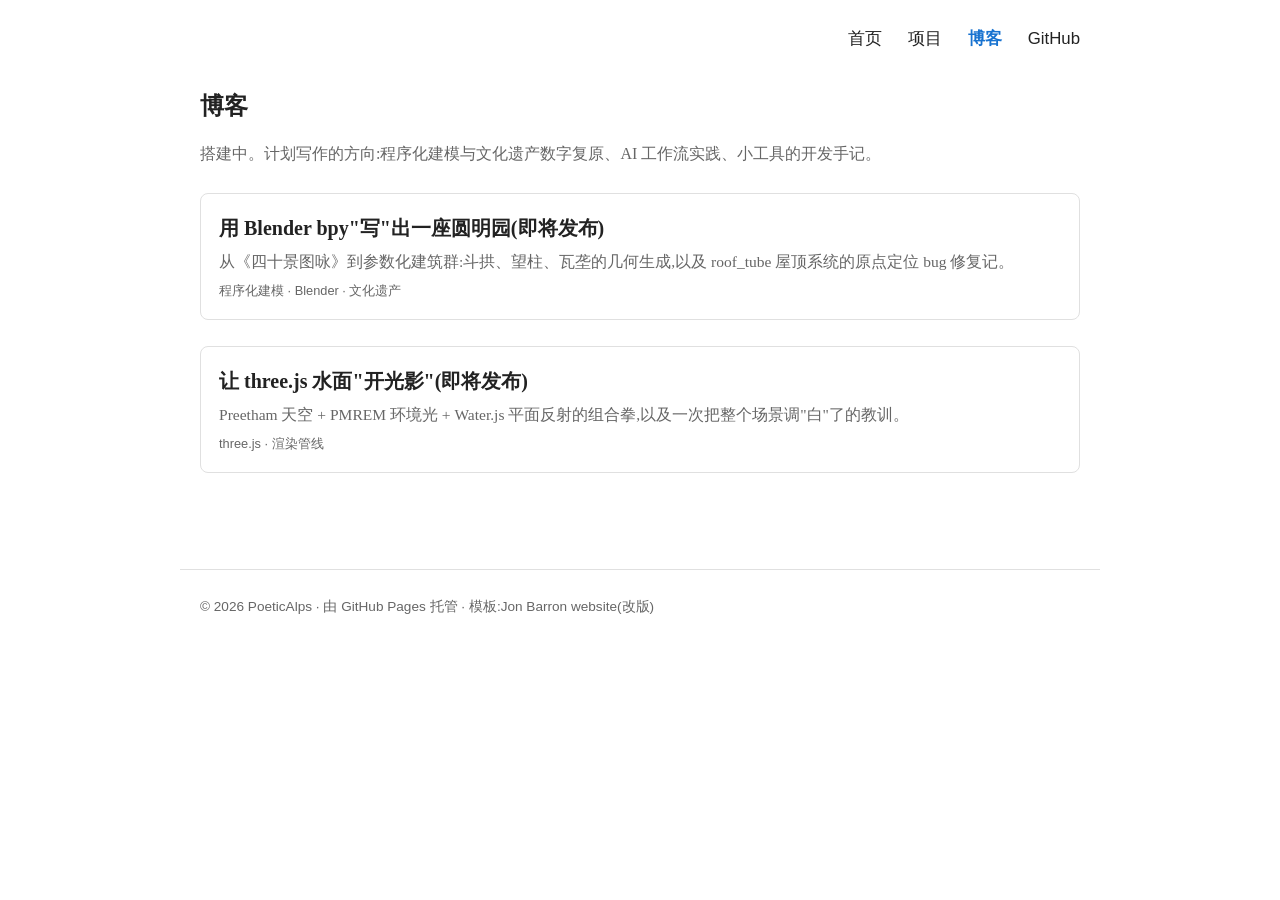
==== blog.html @ ad8b8c00 "init: 个人主页——首页/项目/博客(Jon Barron 模板中文化改版),重点作品:重生·圆明园 3D 数字复原" ====
<!DOCTYPE html>
<html lang="zh-CN">
<head>
<meta charset="UTF-8">
<meta name="viewport" content="width=device-width, initial-scale=1.0">
<title>博客 — PoeticAlps</title>
<link rel="stylesheet" href="css/main.css">
</head>
<body>
<nav>
  <a href="index.html">首页</a>
  <a href="projects.html">项目</a>
  <a class="current" href="blog.html">博客</a>
  <a href="https://github.com/PoeticAlps" target="_blank" rel="noopener">GitHub</a>
</nav>

<main>
  <h2 class="section" style="margin-top:0">博客</h2>
  <p class="muted">搭建中。计划写作的方向:程序化建模与文化遗产数字复原、AI 工作流实践、小工具的开发手记。</p>

  <div class="proj">
    <div class="body">
      <h3>用 Blender bpy"写"出一座圆明园(即将发布)</h3>
      <p class="muted">从《四十景图咏》到参数化建筑群:斗拱、望柱、瓦垄的几何生成,以及 roof_tube 屋顶系统的原点定位 bug 修复记。</p>
      <div class="tags">程序化建模 · Blender · 文化遗产</div>
    </div>
  </div>
  <div class="proj">
    <div class="body">
      <h3>让 three.js 水面"开光影"(即将发布)</h3>
      <p class="muted">Preetham 天空 + PMREM 环境光 + Water.js 平面反射的组合拳,以及一次把整个场景调"白"了的教训。</p>
      <div class="tags">three.js · 渲染管线</div>
    </div>
  </div>
</main>

<footer>
  © 2026 PoeticAlps · 由 GitHub Pages 托管 · 模板:Jon Barron website(改版)
</footer>
</body>
</html>
---- css/main.css ----
/* PoeticAlps.github.io — 基于 Jon Barron 学术主页模板风格的中文化改版 */
:root {
  --text: #222;
  --muted: #666;
  --link: #1772d0;
  --accent: #2f6f9f;
  --border: #e0e0e0;
}
* { box-sizing: border-box; }
html { font-size: 16px; }
body {
  margin: 0;
  font-family: "Source Serif 4", "Source Serif Pro", Georgia, "Songti SC", "SimSun", serif;
  color: var(--text);
  background: #fff;
  line-height: 1.6;
}
a { color: var(--link); text-decoration: none; }
a:hover { text-decoration: underline; }

/* 顶部导航 */
nav {
  max-width: 920px; margin: 0 auto; padding: 26px 20px 0;
  display: flex; justify-content: flex-end; gap: 26px;
  font-family: -apple-system, "PingFang SC", sans-serif; font-size: 1.05rem;
}
nav a { color: var(--text); }
nav a.current { color: var(--link); font-weight: 600; }

main { max-width: 920px; margin: 0 auto; padding: 34px 20px 70px; }

/* 个人信息区(Jon Barron 版式:左图右文,竖线) */
.profile { display: flex; gap: 28px; align-items: flex-start; }
.profile .photo {
  flex: 0 0 34%; max-width: 340px;
  border-radius: 4px; overflow: hidden;
}
.profile .photo img { width: 100%; display: block; }
.photo-placeholder {
  aspect-ratio: 4/4.6; background: #eef2f6; border: 1px dashed #c3cfda;
  display: flex; align-items: center; justify-content: center;
  color: #9aa9b8; font-size: .95rem;
  font-family: -apple-system, "PingFang SC", sans-serif;
}
.profile .info { flex: 1; border-left: 3px solid var(--accent); padding-left: 22px; }
.profile .name-zh { font-size: 2.5rem; font-weight: 700; line-height: 1.2; }
.profile .name-en { font-size: 1.15rem; color: var(--muted); margin-top: 2px; }
.contact { list-style: none; margin: 18px 0 0; padding: 0; }
.contact li { margin: 7px 0; font-size: .98rem; }
.contact .ico { display: inline-block; width: 22px; color: var(--accent); }

h2.section {
  font-size: 1.5rem; margin: 46px 0 14px;
  font-weight: 700;
}
.muted { color: var(--muted); }
.small { font-size: .9rem; }

/* News 时间线 */
.news { list-style: none; padding: 0; margin: 0; font-size: .97rem; }
.news li { margin: 6px 0; }
.news .date { color: var(--muted); font-family: -apple-system, sans-serif; font-size: .88rem; margin-right: 8px; }

/* 大图与说明 */
.hero img { width: 100%; display: block; border-radius: 4px; }
.hero figcaption { font-size: .92rem; color: var(--muted); margin-top: 8px; }

/* 项目卡片 */
.proj {
  display: flex; gap: 20px; margin: 26px 0;
  border: 1px solid var(--border); border-radius: 8px; padding: 18px;
}
.proj .thumb { flex: 0 0 300px; }
.proj .thumb img { width: 100%; border-radius: 4px; display: block; }
.proj .body h3 { margin: 0 0 6px; font-size: 1.25rem; }
.proj .body p { margin: 6px 0; font-size: .97rem; }
.proj .links a { margin-right: 14px; }
.tags { font-family: -apple-system, "PingFang SC", sans-serif; font-size: .8rem; color: var(--muted); }

footer {
  max-width: 920px; margin: 0 auto; padding: 26px 20px 46px;
  color: var(--muted); font-size: .85rem;
  border-top: 1px solid var(--border);
  font-family: -apple-system, "PingFang SC", sans-serif;
}

@media (max-width: 760px) {
  .profile { flex-direction: column; }
  .profile .photo { max-width: 70%; }
  .proj { flex-direction: column; }
  .proj .thumb { flex: none; }
  nav { justify-content: center; }
}
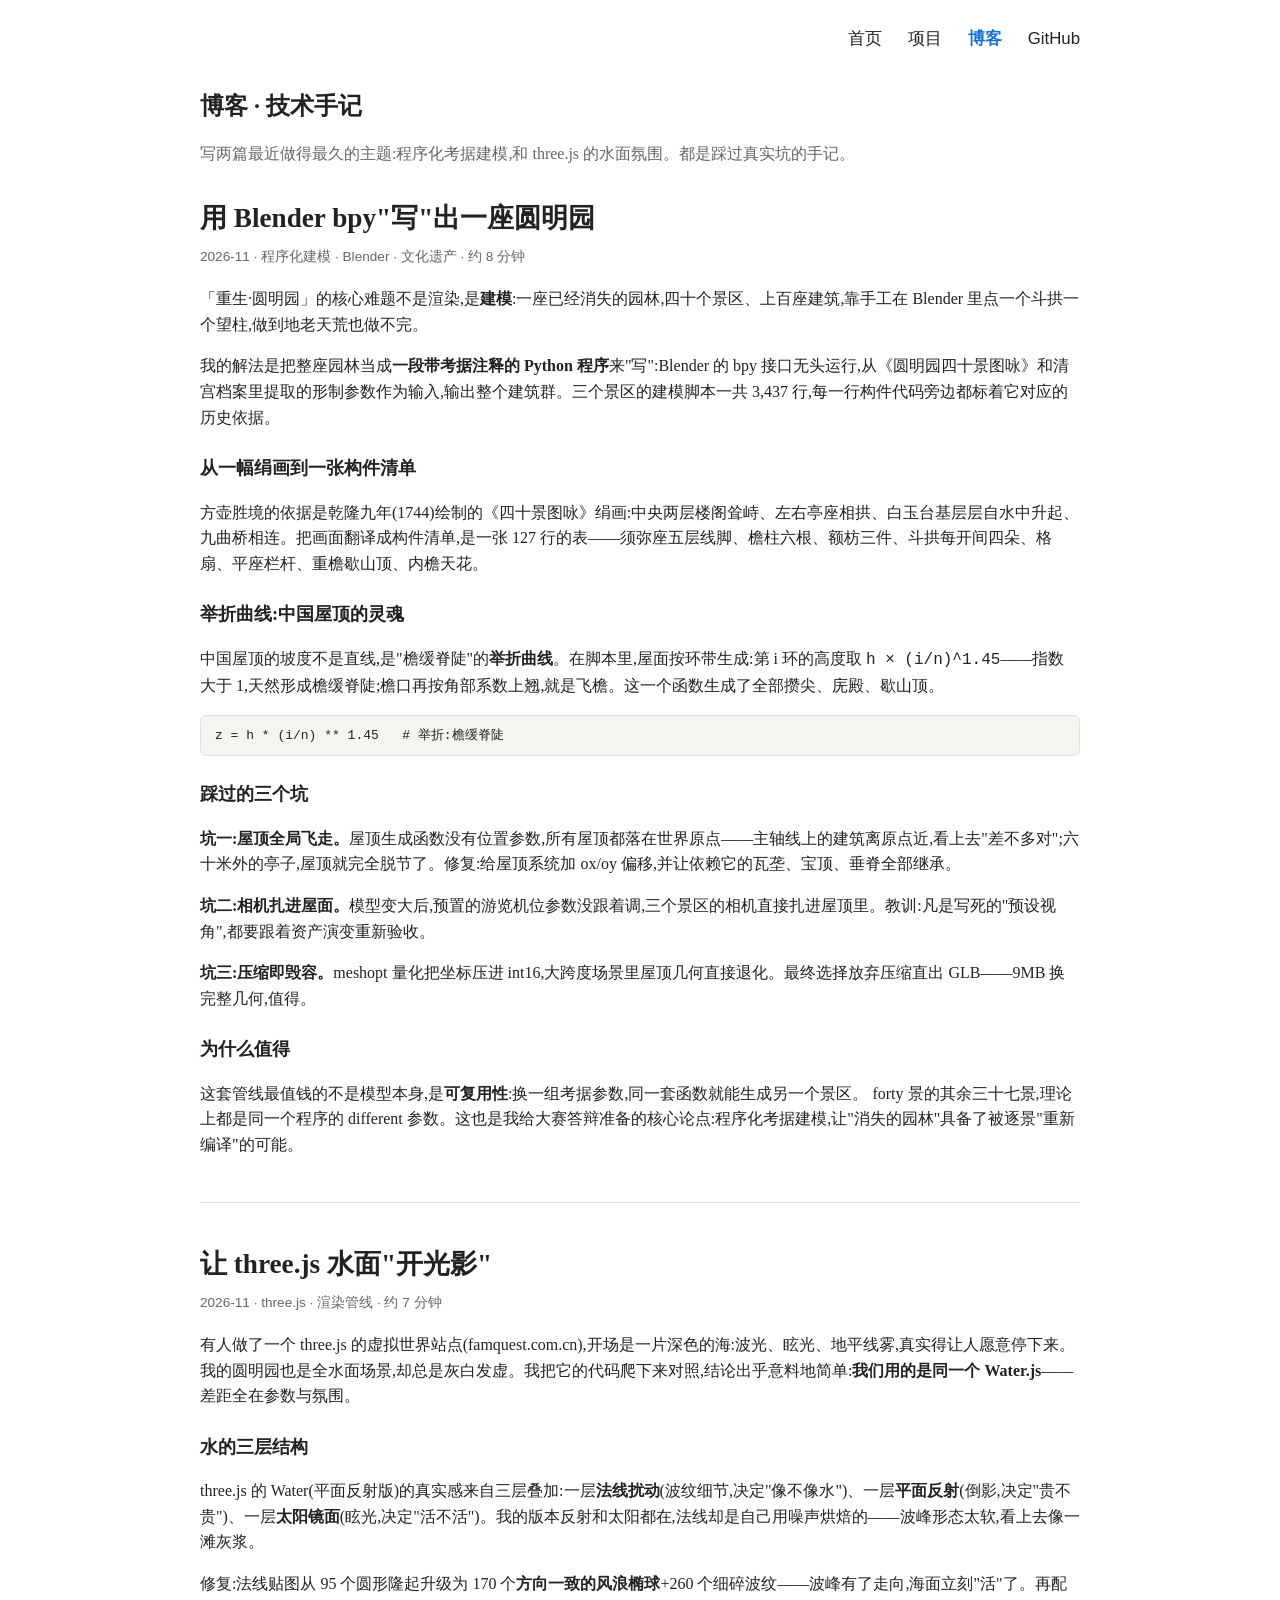
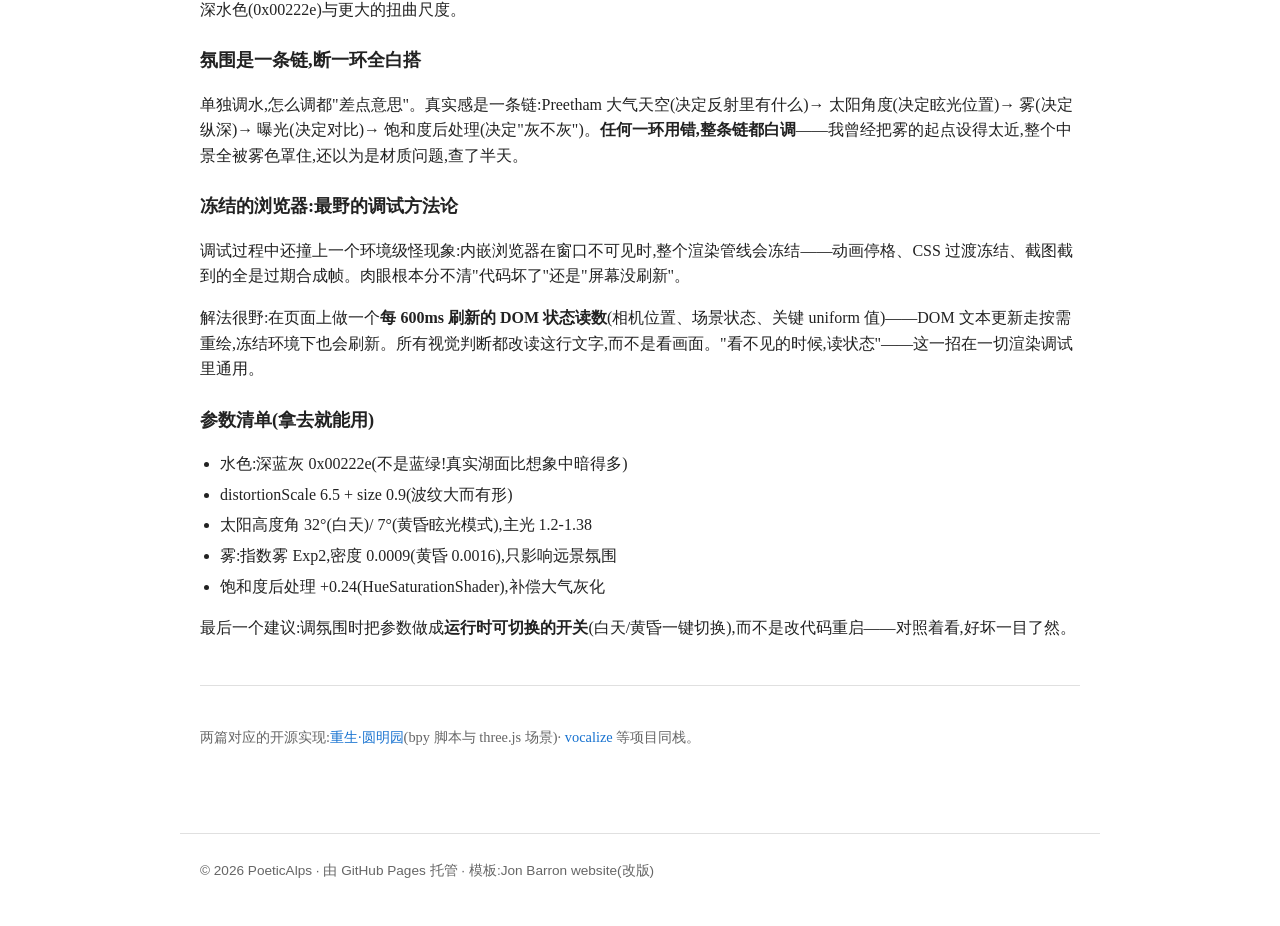
==== commit d4c555c5: "blog: 两篇技术手记正式发布——bpy 程序化考据建模 / three.js 水面氛围管线,含踩坑与参数清单" ====
--- a/blog.html
+++ b/blog.html
@@ -15,23 +15,66 @@
 </nav>
 
 <main>
-  <h2 class="section" style="margin-top:0">博客</h2>
-  <p class="muted">搭建中。计划写作的方向:程序化建模与文化遗产数字复原、AI 工作流实践、小工具的开发手记。</p>
+  <h2 class="section" style="margin-top:0">博客 · 技术手记</h2>
+  <p class="muted">写两篇最近做得最久的主题:程序化考据建模,和 three.js 的水面氛围。都是踩过真实坑的手记。</p>
 
-  <div class="proj">
-    <div class="body">
-      <h3>用 Blender bpy"写"出一座圆明园(即将发布)</h3>
-      <p class="muted">从《四十景图咏》到参数化建筑群:斗拱、望柱、瓦垄的几何生成,以及 roof_tube 屋顶系统的原点定位 bug 修复记。</p>
-      <div class="tags">程序化建模 · Blender · 文化遗产</div>
-    </div>
-  </div>
-  <div class="proj">
-    <div class="body">
-      <h3>让 three.js 水面"开光影"(即将发布)</h3>
-      <p class="muted">Preetham 天空 + PMREM 环境光 + Water.js 平面反射的组合拳,以及一次把整个场景调"白"了的教训。</p>
-      <div class="tags">three.js · 渲染管线</div>
-    </div>
-  </div>
+  <!-- ==================== 文章一 ==================== -->
+  <article class="article">
+    <h2 class="a-title">用 Blender bpy"写"出一座圆明园</h2>
+    <div class="a-meta">2026-11 · 程序化建模 · Blender · 文化遗产 · 约 8 分钟</div>
+
+    <p>「重生·圆明园」的核心难题不是渲染,是<b>建模</b>:一座已经消失的园林,四十个景区、上百座建筑,靠手工在 Blender 里点一个斗拱一个望柱,做到地老天荒也做不完。</p>
+    <p>我的解法是把整座园林当成<b>一段带考据注释的 Python 程序</b>来"写":Blender 的 bpy 接口无头运行,从《圆明园四十景图咏》和清宫档案里提取的形制参数作为输入,输出整个建筑群。三个景区的建模脚本一共 3,437 行,每一行构件代码旁边都标着它对应的历史依据。</p>
+
+    <h3>从一幅绢画到一张构件清单</h3>
+    <p>方壶胜境的依据是乾隆九年(1744)绘制的《四十景图咏》绢画:中央两层楼阁耸峙、左右亭座相拱、白玉台基层层自水中升起、九曲桥相连。把画面翻译成构件清单,是一张 127 行的表——须弥座五层线脚、檐柱六根、额枋三件、斗拱每开间四朵、格扇、平座栏杆、重檐歇山顶、内檐天花。</p>
+
+    <h3>举折曲线:中国屋顶的灵魂</h3>
+    <p>中国屋顶的坡度不是直线,是"檐缓脊陡"的<b>举折曲线</b>。在脚本里,屋面按环带生成:第 i 环的高度取 <code>h × (i/n)^1.45</code>——指数大于 1,天然形成檐缓脊陡;檐口再按角部系数上翘,就是飞檐。这一个函数生成了全部攒尖、庑殿、歇山顶。</p>
+    <pre>z = h * (i/n) ** 1.45   # 举折:檐缓脊陡</pre>
+
+    <h3>踩过的三个坑</h3>
+    <p><b>坑一:屋顶全局飞走。</b>屋顶生成函数没有位置参数,所有屋顶都落在世界原点——主轴线上的建筑离原点近,看上去"差不多对";六十米外的亭子,屋顶就完全脱节了。修复:给屋顶系统加 ox/oy 偏移,并让依赖它的瓦垄、宝顶、垂脊全部继承。</p>
+    <p><b>坑二:相机扎进屋面。</b>模型变大后,预置的游览机位参数没跟着调,三个景区的相机直接扎进屋顶里。教训:凡是写死的"预设视角",都要跟着资产演变重新验收。</p>
+    <p><b>坑三:压缩即毁容。</b>meshopt 量化把坐标压进 int16,大跨度场景里屋顶几何直接退化。最终选择放弃压缩直出 GLB——9MB 换完整几何,值得。</p>
+
+    <h3>为什么值得</h3>
+    <p>这套管线最值钱的不是模型本身,是<b>可复用性</b>:换一组考据参数,同一套函数就能生成另一个景区。 forty 景的其余三十七景,理论上都是同一个程序的 different 参数。这也是我给大赛答辩准备的核心论点:程序化考据建模,让"消失的园林"具备了被逐景"重新编译"的可能。</p>
+  </article>
+
+  <div class="a-sep"></div>
+
+  <!-- ==================== 文章二 ==================== -->
+  <article class="article">
+    <h2 class="a-title">让 three.js 水面"开光影"</h2>
+    <div class="a-meta">2026-11 · three.js · 渲染管线 · 约 7 分钟</div>
+
+    <p>有人做了一个 three.js 的虚拟世界站点(famquest.com.cn),开场是一片深色的海:波光、眩光、地平线雾,真实得让人愿意停下来。我的圆明园也是全水面场景,却总是灰白发虚。我把它的代码爬下来对照,结论出乎意料地简单:<b>我们用的是同一个 Water.js</b>——差距全在参数与氛围。</p>
+
+    <h3>水的三层结构</h3>
+    <p>three.js 的 Water(平面反射版)的真实感来自三层叠加:一层<b>法线扰动</b>(波纹细节,决定"像不像水")、一层<b>平面反射</b>(倒影,决定"贵不贵")、一层<b>太阳镜面</b>(眩光,决定"活不活")。我的版本反射和太阳都在,法线却是自己用噪声烘焙的——波峰形态太软,看上去像一滩灰浆。</p>
+    <p>修复:法线贴图从 95 个圆形隆起升级为 170 个<b>方向一致的风浪椭球</b>+260 个细碎波纹——波峰有了走向,海面立刻"活"了。再配深水色(0x00222e)与更大的扭曲尺度。</p>
+
+    <h3>氛围是一条链,断一环全白搭</h3>
+    <p>单独调水,怎么调都"差点意思"。真实感是一条链:Preetham 大气天空(决定反射里有什么)→ 太阳角度(决定眩光位置)→ 雾(决定纵深)→ 曝光(决定对比)→ 饱和度后处理(决定"灰不灰")。<b>任何一环用错,整条链都白调</b>——我曾经把雾的起点设得太近,整个中景全被雾色罩住,还以为是材质问题,查了半天。</p>
+
+    <h3>冻结的浏览器:最野的调试方法论</h3>
+    <p>调试过程中还撞上一个环境级怪现象:内嵌浏览器在窗口不可见时,整个渲染管线会冻结——动画停格、CSS 过渡冻结、截图截到的全是过期合成帧。肉眼根本分不清"代码坏了"还是"屏幕没刷新"。</p>
+    <p>解法很野:在页面上做一个<b>每 600ms 刷新的 DOM 状态读数</b>(相机位置、场景状态、关键 uniform 值)——DOM 文本更新走按需重绘,冻结环境下也会刷新。所有视觉判断都改读这行文字,而不是看画面。"看不见的时候,读状态"——这一招在一切渲染调试里通用。</p>
+
+    <h3>参数清单(拿去就能用)</h3>
+    <ul>
+      <li>水色:深蓝灰 0x00222e(不是蓝绿!真实湖面比想象中暗得多)</li>
+      <li>distortionScale 6.5 + size 0.9(波纹大而有形)</li>
+      <li>太阳高度角 32°(白天)/ 7°(黄昏眩光模式),主光 1.2-1.38</li>
+      <li>雾:指数雾 Exp2,密度 0.0009(黄昏 0.0016),只影响远景氛围</li>
+      <li>饱和度后处理 +0.24(HueSaturationShader),补偿大气灰化</li>
+    </ul>
+    <p>最后一个建议:调氛围时把参数做成<b>运行时可切换的开关</b>(白天/黄昏一键切换),而不是改代码重启——对照着看,好坏一目了然。</p>
+  </article>
+
+  <div class="a-sep"></div>
+  <p class="small muted">两篇对应的开源实现:<a href="https://github.com/PoeticAlps/--3d" target="_blank" rel="noopener">重生·圆明园</a>(bpy 脚本与 three.js 场景)· <a href="https://github.com/PoeticAlps/vocalize" target="_blank" rel="noopener">vocalize</a> 等项目同栈。</p>
 </main>
 
 <footer>
--- a/css/main.css
+++ b/css/main.css
@@ -91,3 +91,13 @@
   .proj .thumb { flex: none; }
   nav { justify-content: center; }
 }
+
+/* 博客文章 */
+.article { margin: 30px 0 44px; }
+.a-title { font-size: 1.7rem; margin: 0 0 6px; font-weight: 700; }
+.a-meta { font-family: -apple-system, "PingFang SC", sans-serif; font-size: .85rem; color: var(--muted); margin-bottom: 18px; }
+.a-sep { height: 1px; background: var(--border); margin: 40px 0; }
+.article h3 { font-size: 1.15rem; margin: 24px 0 8px; }
+.article pre { background: #f6f4ef; border: 1px solid var(--border); border-radius: 6px; padding: 10px 14px; font: 13px/1.5 ui-monospace, monospace; overflow-x: auto; }
+.article ul { padding-left: 20px; }
+.article li { margin: 5px 0; }
